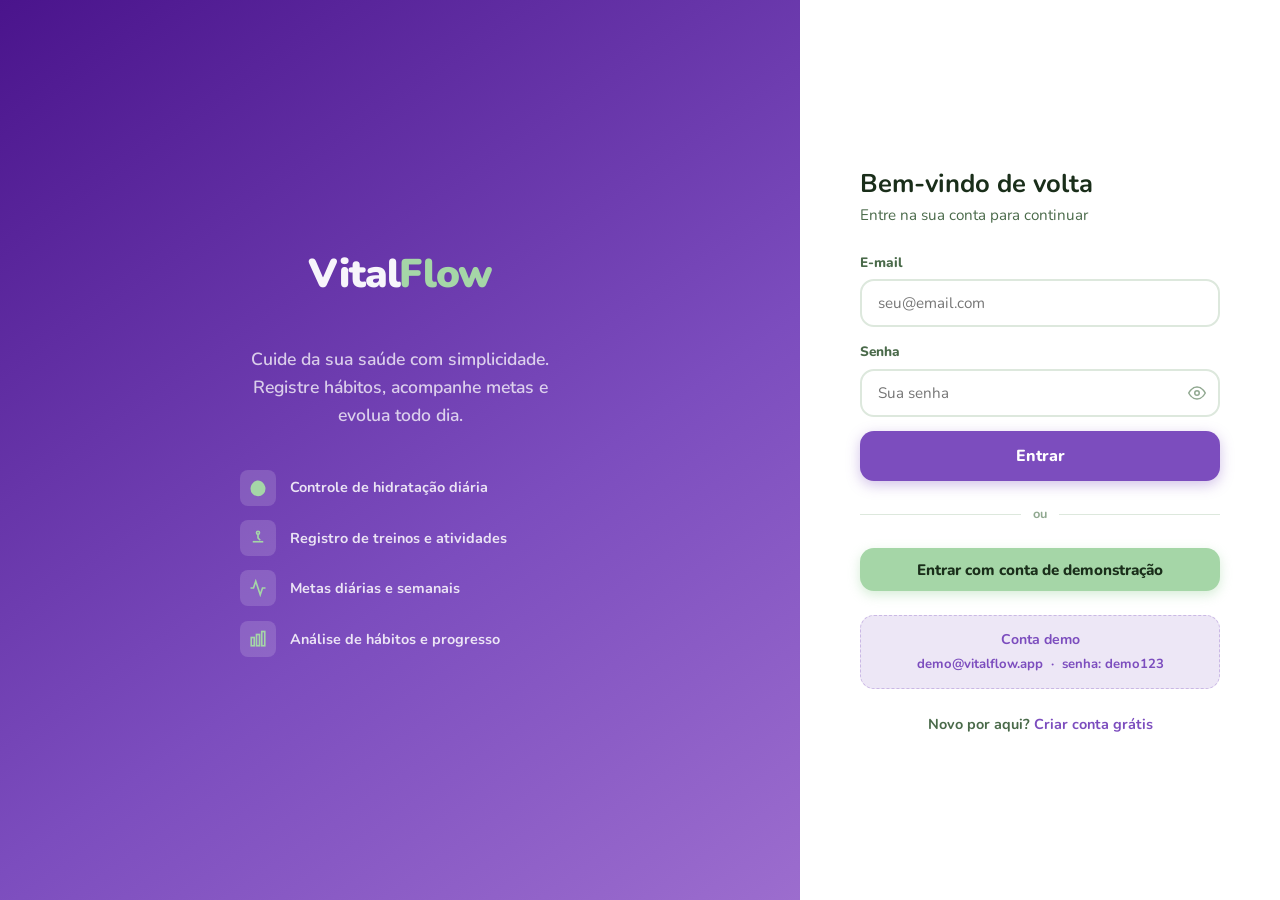
==== index.html @ 085b03f3 "first commit" ====
<!DOCTYPE html>
<html lang="pt-BR">
<head>
  <meta charset="UTF-8"/>
  <meta name="viewport" content="width=device-width,initial-scale=1.0"/>
  <title>VitalFlow — Entrar</title>
  <link rel="preconnect" href="https://fonts.googleapis.com"/>
  <link rel="preconnect" href="https://fonts.gstatic.com" crossorigin/>
  <link href="https://fonts.googleapis.com/css2?family=Nunito:wght@400;600;700;800;900&display=swap" rel="stylesheet"/>
  <link rel="stylesheet" href="css/style.css"/>
  <style>
    body {
      display: flex;
      min-height: 100vh;
      background: var(--mint-light);
    }

    /* ── Left panel — decorative ── */
    .login-left {
      flex: 1;
      background: linear-gradient(145deg, var(--purple-dark) 0%, var(--purple) 60%, #9c6dce 100%);
      display: flex;
      flex-direction: column;
      align-items: center;
      justify-content: center;
      padding: 3rem 4rem;
      gap: 2.5rem;
      min-width: 400px;
    }
    .login-left .brand {
      font-size: 2.5rem;
      font-weight: 900;
      color: rgba(255,255,255,.95);
      letter-spacing: -.03em;
    }
    .login-left .brand span { color: var(--mint-dark); }
    .login-left .tagline {
      font-size: 1.1rem;
      color: rgba(255,255,255,.75);
      text-align: center;
      font-weight: 600;
      line-height: 1.6;
      max-width: 340px;
    }
    .features-list {
      display: flex;
      flex-direction: column;
      gap: .9rem;
      width: 100%;
      max-width: 320px;
    }
    .feature-row {
      display: flex;
      align-items: center;
      gap: .9rem;
      color: rgba(255,255,255,.85);
      font-size: .9rem;
      font-weight: 700;
    }
    .feature-row .f-icon {
      width: 36px; height: 36px;
      border-radius: var(--r-sm);
      background: rgba(255,255,255,.15);
      display: flex; align-items: center; justify-content: center;
      flex-shrink: 0;
    }
    .feature-row .f-icon svg { width: 18px; height: 18px; color: var(--mint-dark); }

    /* ── Right panel — form ── */
    .login-right {
      width: 480px;
      flex-shrink: 0;
      display: flex;
      flex-direction: column;
      align-items: center;
      justify-content: center;
      padding: 3rem 3.5rem;
      background: var(--white);
    }
    .login-form-wrap {
      width: 100%;
      max-width: 360px;
      display: flex;
      flex-direction: column;
      gap: 1.5rem;
    }
    .login-form-wrap h2 { color: var(--gray-900); }
    .login-form-wrap > p { color: var(--gray-600); font-size: .9rem; }

    .form-stack { display: flex; flex-direction: column; gap: .9rem; }

    .pw-wrap { position: relative; }
    .pw-wrap .input { padding-right: 3rem; }
    .pw-toggle {
      position: absolute; right: .85rem; top: 50%;
      transform: translateY(-50%);
      background: none; border: none;
      color: var(--gray-400); cursor: pointer;
      display: flex; align-items: center;
    }
    .pw-toggle:hover { color: var(--purple); }
    .pw-toggle svg { width: 18px; height: 18px; }

    .demo-box {
      background: var(--purple-light);
      border: 1.5px dashed rgba(124,77,190,.3);
      border-radius: var(--r-md);
      padding: .85rem 1rem;
      text-align: center;
      font-size: .82rem;
      color: var(--purple);
      font-weight: 700;
    }
    .demo-box strong { display: block; margin-bottom: .2rem; font-size: .88rem; }

    .login-divider {
      display: flex; align-items: center; gap: .75rem;
      color: var(--gray-400); font-size: .8rem; font-weight: 700;
    }
    .login-divider::before, .login-divider::after {
      content: ''; flex: 1; height: 1px; background: var(--gray-200);
    }

    .signup-row {
      text-align: center;
      font-size: .85rem;
      font-weight: 700;
      color: var(--gray-600);
    }
    .signup-row a { color: var(--purple); text-decoration: none; }
    .signup-row a:hover { text-decoration: underline; }

    /* spinner */
    .spinner {
      width: 18px; height: 18px;
      border: 2.5px solid rgba(255,255,255,.4);
      border-top-color: #fff;
      border-radius: 50%;
      animation: spin .7s linear infinite;
      display: none;
    }
    @keyframes spin { to { transform: rotate(360deg); } }
    .btn.loading .btn-text { display: none; }
    .btn.loading .spinner  { display: block; }

    /* modal signup */
    .modal-overlay { font-family: 'Nunito', sans-serif; }

    @media (max-width: 860px) {
      .login-left { display: none; }
      .login-right { width: 100%; padding: 2rem 1.5rem; }
    }
  </style>
</head>
<body>

<!-- ── LEFT PANEL ── -->
<div class="login-left">
  <div class="brand">Vital<span>Flow</span></div>
  <p class="tagline">Cuide da sua saúde com simplicidade. Registre hábitos, acompanhe metas e evolua todo dia.</p>
  <div class="features-list">
    <div class="feature-row">
      <div class="f-icon">
        <svg viewBox="0 0 24 24" fill="currentColor"><path d="M12 2C6.48 2 2 8 2 13a10 10 0 0 0 20 0C22 8 17.52 2 12 2z"/></svg>
      </div>
      Controle de hidratação diária
    </div>
    <div class="feature-row">
      <div class="f-icon">
        <svg viewBox="0 0 24 24" fill="none" stroke="currentColor" stroke-width="2.2"><circle cx="12" cy="5" r="2"/><path d="M12 7v5l3 3"/><line x1="5" y1="17" x2="19" y2="17"/></svg>
      </div>
      Registro de treinos e atividades
    </div>
    <div class="feature-row">
      <div class="f-icon">
        <svg viewBox="0 0 24 24" fill="none" stroke="currentColor" stroke-width="2.2"><polyline points="22 12 18 12 15 21 9 3 6 12 2 12"/></svg>
      </div>
      Metas diárias e semanais
    </div>
    <div class="feature-row">
      <div class="f-icon">
        <svg viewBox="0 0 24 24" fill="none" stroke="currentColor" stroke-width="2.2"><rect x="3" y="10" width="4" height="11"/><rect x="10" y="6" width="4" height="15"/><rect x="17" y="2" width="4" height="19"/></svg>
      </div>
      Análise de hábitos e progresso
    </div>
  </div>
</div>

<!-- ── RIGHT PANEL ── -->
<div class="login-right">
  <div class="login-form-wrap">
    <div>
      <h2>Bem-vindo de volta</h2>
      <p>Entre na sua conta para continuar</p>
    </div>

    <form id="loginForm" novalidate class="form-stack">
      <div class="form-group">
        <label for="email">E-mail</label>
        <input id="email" type="email" class="input" placeholder="seu@email.com" autocomplete="email" required/>
        <span class="field-error" id="emailErr">Insira um e-mail válido.</span>
      </div>
      <div class="form-group">
        <label for="password">Senha</label>
        <div class="pw-wrap">
          <input id="password" type="password" class="input" placeholder="Sua senha" autocomplete="current-password" required/>
          <button type="button" class="pw-toggle" id="togglePw" aria-label="Mostrar senha">
            <svg id="eyeOn"  viewBox="0 0 24 24" fill="none" stroke="currentColor" stroke-width="2"><path d="M1 12s4-8 11-8 11 8 11 8-4 8-11 8-11-8-11-8z"/><circle cx="12" cy="12" r="3"/></svg>
            <svg id="eyeOff" viewBox="0 0 24 24" fill="none" stroke="currentColor" stroke-width="2" style="display:none"><path d="M17.94 17.94A10.07 10.07 0 0 1 12 20c-7 0-11-8-11-8a18.45 18.45 0 0 1 5.06-5.94"/><path d="M9.9 4.24A9.12 9.12 0 0 1 12 4c7 0 11 8 11 8a18.5 18.5 0 0 1-2.16 3.19"/><line x1="1" y1="1" x2="23" y2="23"/></svg>
          </button>
        </div>
        <span class="field-error" id="pwErr">Senha incorreta ou muito curta.</span>
      </div>
      <button type="submit" class="btn btn-primary btn-full btn-lg" id="loginBtn">
        <span class="btn-text">Entrar</span>
        <div class="spinner"></div>
      </button>
    </form>

    <div class="login-divider">ou</div>

    <button type="button" class="btn btn-green btn-full" id="demoBtn">
      Entrar com conta de demonstração
    </button>

    <div class="demo-box">
      <strong>Conta demo</strong>
      demo@vitalflow.app &nbsp;·&nbsp; senha: demo123
    </div>

    <p class="signup-row">Novo por aqui? <a href="#" id="signupLink">Criar conta grátis</a></p>
  </div>
</div>

<!-- ── SIGNUP MODAL ── -->
<div class="modal-overlay" id="signupModal">
  <div class="modal-box">
    <div class="modal-header">
      <h3>Criar nova conta</h3>
      <button class="modal-close" id="closeSignup">×</button>
    </div>
    <form id="signupForm" novalidate class="form-stack">
      <div class="form-group">
        <label for="suName">Seu nome</label>
        <input id="suName" type="text" class="input" placeholder="Como quer ser chamado?" required/>
        <span class="field-error" id="suNameErr">Informe seu nome.</span>
      </div>
      <div class="form-group">
        <label for="suEmail">E-mail</label>
        <input id="suEmail" type="email" class="input" placeholder="seu@email.com" required/>
        <span class="field-error" id="suEmailErr">E-mail inválido ou já cadastrado.</span>
      </div>
      <div class="form-group">
        <label for="suPw">Senha</label>
        <input id="suPw" type="password" class="input" placeholder="Mínimo 6 caracteres" required/>
        <span class="field-error" id="suPwErr">Mínimo 6 caracteres.</span>
      </div>
      <button type="submit" class="btn btn-primary btn-full">Criar conta</button>
    </form>
  </div>
</div>

<div id="toast-container"></div>
<script src="js/app.js"></script>
<script>
  const DEMO = { email: 'demo@vitalflow.app', password: 'demo123', name: 'Usuário Demo' };

  function err(inputId, errId, show, msg) {
    document.getElementById(inputId).classList.toggle('error', show);
    const el = document.getElementById(errId);
    el.classList.toggle('show', show);
    if (msg) el.textContent = msg;
  }
  function validEmail(v) { return /^[^\s@]+@[^\s@]+\.[^\s@]+$/.test(v); }

  /* toggle password */
  document.getElementById('togglePw').addEventListener('click', () => {
    const pw = document.getElementById('password');
    const isText = pw.type === 'text';
    pw.type = isText ? 'password' : 'text';
    document.getElementById('eyeOn').style.display  = isText ? '' : 'none';
    document.getElementById('eyeOff').style.display = isText ? 'none' : '';
  });

  function doLogin(email, pw) {
    if (email === DEMO.email && pw === DEMO.password) {
      localStorage.setItem('vf_session', JSON.stringify({ email: DEMO.email, name: DEMO.name }));
      if (!localStorage.getItem('vf_goals')) VF.saveGoals({ water: 2000, exercise: 30 });
      return true;
    }
    const users = JSON.parse(localStorage.getItem('vf_users') || '[]');
    const u = users.find(u => u.email === email && u.password === pw);
    if (u) {
      localStorage.setItem('vf_session', JSON.stringify({ email: u.email, name: u.name }));
      return true;
    }
    return false;
  }

  document.getElementById('loginForm').addEventListener('submit', e => {
    e.preventDefault();
    const email = document.getElementById('email').value.trim();
    const pw    = document.getElementById('password').value;
    let ok = true;
    if (!validEmail(email)) { err('email','emailErr',true); ok=false; } else err('email','emailErr',false);
    if (pw.length < 6)       { err('password','pwErr',true); ok=false; } else err('password','pwErr',false);
    if (!ok) return;
    const btn = document.getElementById('loginBtn');
    btn.classList.add('loading');
    setTimeout(() => {
      btn.classList.remove('loading');
      if (doLogin(email, pw)) {
        VF.toast('Bem-vindo!', 'success');
        setTimeout(() => { window.location.href = 'dashboard.html'; }, 500);
      } else {
        err('password','pwErr',true,'E-mail ou senha incorretos.');
        VF.toast('E-mail ou senha incorretos.', 'error');
      }
    }, 700);
  });

  document.getElementById('demoBtn').addEventListener('click', () => {
    document.getElementById('email').value    = DEMO.email;
    document.getElementById('password').value = DEMO.password;
    document.getElementById('loginForm').dispatchEvent(new Event('submit'));
  });

  /* signup modal */
  const modal = document.getElementById('signupModal');
  document.getElementById('signupLink').addEventListener('click', e => { e.preventDefault(); modal.classList.add('open'); });
  document.getElementById('closeSignup').addEventListener('click', () => modal.classList.remove('open'));
  modal.addEventListener('click', e => { if (e.target === modal) modal.classList.remove('open'); });

  document.getElementById('signupForm').addEventListener('submit', e => {
    e.preventDefault();
    const name  = document.getElementById('suName').value.trim();
    const email = document.getElementById('suEmail').value.trim();
    const pw    = document.getElementById('suPw').value;
    let ok = true;
    if (!name)             { err('suName','suNameErr',true); ok=false; } else err('suName','suNameErr',false);
    if (!validEmail(email)){ err('suEmail','suEmailErr',true,'E-mail inválido.'); ok=false; } else err('suEmail','suEmailErr',false);
    if (pw.length < 6)     { err('suPw','suPwErr',true); ok=false; } else err('suPw','suPwErr',false);
    if (!ok) return;
    const users = JSON.parse(localStorage.getItem('vf_users') || '[]');
    if (users.find(u => u.email === email)) {
      err('suEmail','suEmailErr',true,'Este e-mail já está cadastrado.'); return;
    }
    users.push({ name, email, password: pw });
    localStorage.setItem('vf_users', JSON.stringify(users));
    localStorage.setItem('vf_session', JSON.stringify({ email, name }));
    if (!localStorage.getItem('vf_goals')) VF.saveGoals({ water: 2000, exercise: 30 });
    VF.toast('Conta criada!', 'success');
    setTimeout(() => { window.location.href = 'dashboard.html'; }, 600);
  });

  if (VF.getSession()) window.location.href = 'dashboard.html';
</script>
</body>
</html>
---- css/style.css ----
/* ═══════════════════════════════════════════
   VitalFlow — Design System (Desktop)
   Paleta: Menta · Roxo · Verde Claro · Branco
═══════════════════════════════════════════ */
:root {
  /* Cores primárias */
  --mint:          #c8e6c9;
  --mint-light:    #e8f5e9;
  --mint-dark:     #a5d6a7;
  --purple:        #7c4dbe;
  --purple-dark:   #4a148c;
  --purple-light:  #ede7f6;
  --green-btn:     #a5d6a7;
  --green-btn-hov: #81c784;
  --card-bg:       #f0f7f0;
  --white:         #ffffff;

  /* Neutros */
  --gray-50:  #f8faf8;
  --gray-100: #eef2ee;
  --gray-200: #dde8dd;
  --gray-400: #90a890;
  --gray-600: #4a6a4a;
  --gray-900: #1a2e1a;

  /* Semânticos */
  --danger:   #e53935;
  --success:  #43a047;
  --info:     #1e88e5;
  --warning:  #fb8c00;

  /* Layout */
  --sidebar-w: 240px;
  --topbar-h:  64px;

  /* Radius */
  --r-sm:  8px;
  --r-md:  14px;
  --r-lg:  20px;
  --r-xl:  28px;

  /* Sombras */
  --shadow-sm: 0 1px 4px rgba(0,0,0,.07);
  --shadow-md: 0 4px 16px rgba(0,0,0,.10);
  --shadow-lg: 0 8px 32px rgba(0,0,0,.13);

  /* Animação */
  --ease: 200ms cubic-bezier(.4,0,.2,1);
}

/* ── Reset ── */
*, *::before, *::after { box-sizing: border-box; margin: 0; padding: 0; }
html { font-size: 16px; scroll-behavior: smooth; }
body {
  font-family: 'Nunito', 'Segoe UI', system-ui, sans-serif;
  background: var(--mint-light);
  color: var(--gray-900);
  min-height: 100vh;
  line-height: 1.55;
}
a { text-decoration: none; color: inherit; }
button { font-family: inherit; cursor: pointer; }
input, textarea { font-family: inherit; }
img { display: block; max-width: 100%; }

/* ── Typography ── */
h1 { font-size: clamp(1.6rem, 2.5vw, 2.2rem); font-weight: 800; }
h2 { font-size: clamp(1.2rem, 2vw, 1.6rem);   font-weight: 700; }
h3 { font-size: 1.1rem;  font-weight: 700; }
h4 { font-size: .95rem;  font-weight: 700; }
p  { color: var(--gray-600); font-size: .95rem; }

/* ═══════════════════════════════════════════
   LAYOUT SHELL
═══════════════════════════════════════════ */
.app-shell {
  display: flex;
  min-height: 100vh;
}

/* ── Sidebar ── */
.sidebar {
  width: var(--sidebar-w);
  background: var(--white);
  border-right: 1.5px solid var(--gray-200);
  display: flex;
  flex-direction: column;
  position: fixed;
  top: 0; left: 0; bottom: 0;
  z-index: 100;
  box-shadow: var(--shadow-sm);
}

.sidebar-logo {
  padding: 1.5rem 1.5rem 1rem;
  font-size: 1.4rem;
  font-weight: 900;
  color: var(--purple-dark);
  letter-spacing: -.02em;
  border-bottom: 1.5px solid var(--gray-100);
}
.sidebar-logo span { color: var(--purple); }

.sidebar-user {
  padding: 1rem 1.25rem;
  display: flex;
  align-items: center;
  gap: .75rem;
  border-bottom: 1.5px solid var(--gray-100);
}
.avatar {
  width: 40px; height: 40px;
  border-radius: 50%;
  background: linear-gradient(135deg, var(--mint-dark), var(--purple));
  display: flex; align-items: center; justify-content: center;
  font-weight: 800; font-size: .95rem; color: var(--white);
  flex-shrink: 0;
}
.sidebar-user-text .name  { font-size: .9rem;  font-weight: 800; color: var(--gray-900); }
.sidebar-user-text .email { font-size: .75rem; color: var(--gray-400); }

.sidebar-nav {
  flex: 1;
  padding: .75rem 0;
  overflow-y: auto;
}
.nav-section-label {
  font-size: .7rem;
  font-weight: 800;
  text-transform: uppercase;
  letter-spacing: .08em;
  color: var(--gray-400);
  padding: .75rem 1.25rem .3rem;
}
.nav-item {
  display: flex;
  align-items: center;
  gap: .75rem;
  padding: .65rem 1.25rem;
  font-size: .9rem;
  font-weight: 700;
  color: var(--gray-600);
  border-radius: 0;
  transition: background var(--ease), color var(--ease);
  position: relative;
  white-space: nowrap;
}
.nav-item svg { width: 20px; height: 20px; flex-shrink: 0; }
.nav-item:hover { background: var(--purple-light); color: var(--purple); }
.nav-item.active {
  background: var(--purple-light);
  color: var(--purple);
}
.nav-item.active::before {
  content: '';
  position: absolute;
  left: 0; top: 20%; bottom: 20%;
  width: 3px;
  background: var(--purple);
  border-radius: 0 3px 3px 0;
}

.sidebar-footer {
  padding: 1rem 1.25rem;
  border-top: 1.5px solid var(--gray-100);
}
.btn-logout {
  display: flex;
  align-items: center;
  gap: .6rem;
  width: 100%;
  padding: .6rem 1rem;
  background: none;
  border: 1.5px solid var(--gray-200);
  border-radius: var(--r-md);
  font-size: .88rem;
  font-weight: 700;
  color: var(--danger);
  transition: background var(--ease), border-color var(--ease);
}
.btn-logout svg { width: 18px; height: 18px; }
.btn-logout:hover { background: #fdecea; border-color: var(--danger); }

/* ── Main content ── */
.main {
  margin-left: var(--sidebar-w);
  flex: 1;
  display: flex;
  flex-direction: column;
  min-height: 100vh;
}

/* ── Top bar ── */
.topbar {
  height: var(--topbar-h);
  background: var(--white);
  border-bottom: 1.5px solid var(--gray-200);
  display: flex;
  align-items: center;
  justify-content: space-between;
  padding: 0 2rem;
  position: sticky;
  top: 0;
  z-index: 50;
  box-shadow: var(--shadow-sm);
}
.topbar-title { font-size: 1.15rem; font-weight: 800; color: var(--gray-900); }
.topbar-right { display: flex; align-items: center; gap: .75rem; }
.topbar-greeting { font-size: .88rem; color: var(--gray-600); font-weight: 600; }

/* ── Page body ── */
.page-body {
  flex: 1;
  padding: 2rem 2.5rem;
}

/* ═══════════════════════════════════════════
   CARDS
═══════════════════════════════════════════ */
.card {
  background: var(--white);
  border-radius: var(--r-lg);
  box-shadow: var(--shadow-sm);
  padding: 1.5rem;
  border: 1.5px solid var(--gray-100);
}
.card-mint {
  background: var(--card-bg);
  border-color: var(--mint-dark);
}

/* ── Feature card (home grid) ── */
.feature-grid {
  display: grid;
  grid-template-columns: repeat(3, 1fr);
  gap: 1.25rem;
}
@media (max-width: 900px) { .feature-grid { grid-template-columns: repeat(2,1fr); } }

.feature-card {
  background: var(--white);
  border: 1.5px solid var(--gray-100);
  border-radius: var(--r-lg);
  padding: 1.75rem 1.5rem;
  display: flex;
  flex-direction: column;
  align-items: flex-start;
  gap: 1rem;
  cursor: pointer;
  transition: transform var(--ease), box-shadow var(--ease), border-color var(--ease);
  text-decoration: none;
  color: inherit;
}
.feature-card:hover {
  transform: translateY(-4px);
  box-shadow: var(--shadow-md);
  border-color: var(--purple);
}
.feature-card .fc-icon {
  width: 52px; height: 52px;
  border-radius: var(--r-md);
  display: flex; align-items: center; justify-content: center;
}
.feature-card .fc-icon svg { width: 28px; height: 28px; }
.feature-card .fc-title { font-size: 1.05rem; font-weight: 800; color: var(--gray-900); }
.feature-card .fc-desc  { font-size: .83rem; color: var(--gray-600); line-height: 1.45; margin-top: -.5rem; }
.fc-arrow { margin-left: auto; opacity: .35; transition: opacity var(--ease), transform var(--ease); }
.feature-card:hover .fc-arrow { opacity: 1; transform: translateX(3px); }

/* icon bg variants */
.icon-water    { background: #e1f5fe; color: #0288d1; }
.icon-exercise { background: var(--purple-light); color: var(--purple); }
.icon-chart    { background: #e8f5e9; color: #388e3c; }
.icon-goal     { background: #fff3e0; color: #f57c00; }
.icon-habit    { background: #fce4ec; color: #c2185b; }

/* ═══════════════════════════════════════════
   PROGRESS
═══════════════════════════════════════════ */
.progress-wrap {
  display: flex;
  flex-direction: column;
  gap: .4rem;
}
.progress-header {
  display: flex;
  justify-content: space-between;
  align-items: center;
  font-size: .85rem;
  font-weight: 700;
  color: var(--gray-600);
}
.progress-value { font-weight: 800; color: var(--gray-900); }
.progress-track {
  height: 12px;
  background: var(--gray-100);
  border-radius: 999px;
  overflow: hidden;
}
.progress-fill {
  height: 100%;
  border-radius: 999px;
  transition: width .7s cubic-bezier(.4,0,.2,1);
}
.fill-water    { background: linear-gradient(90deg,#81d4fa,#0288d1); }
.fill-exercise { background: linear-gradient(90deg,#ce93d8,var(--purple)); }
.fill-green    { background: linear-gradient(90deg,var(--mint-dark),#388e3c); }

/* ═══════════════════════════════════════════
   BUTTONS
═══════════════════════════════════════════ */
.btn {
  display: inline-flex;
  align-items: center;
  justify-content: center;
  gap: .5rem;
  padding: .7rem 1.5rem;
  border: none;
  border-radius: var(--r-md);
  font-size: .95rem;
  font-weight: 800;
  cursor: pointer;
  transition: transform var(--ease), box-shadow var(--ease), background var(--ease), opacity var(--ease);
  white-space: nowrap;
}
.btn:active { transform: scale(.97); }
.btn svg { width: 18px; height: 18px; }

.btn-primary {
  background: var(--purple);
  color: var(--white);
  box-shadow: 0 4px 14px rgba(124,77,190,.35);
}
.btn-primary:hover { background: var(--purple-dark); box-shadow: 0 6px 20px rgba(74,20,140,.4); }

.btn-green {
  background: var(--green-btn);
  color: var(--gray-900);
  box-shadow: 0 4px 12px rgba(165,214,167,.45);
}
.btn-green:hover { background: var(--green-btn-hov); }

.btn-ghost {
  background: transparent;
  color: var(--gray-600);
  border: 1.5px solid var(--gray-200);
}
.btn-ghost:hover { border-color: var(--purple); color: var(--purple); background: var(--purple-light); }

.btn-danger {
  background: var(--danger);
  color: var(--white);
}
.btn-danger:hover { background: #b71c1c; }

.btn-full { width: 100%; }
.btn-lg   { padding: .85rem 2rem; font-size: 1rem; }
.btn-sm   { padding: .4rem .9rem; font-size: .82rem; }

/* preset chips */
.preset-grid {
  display: grid;
  gap: .6rem;
}
.preset-grid-2 { grid-template-columns: repeat(2,1fr); }
.preset-grid-4 { grid-template-columns: repeat(4,1fr); }
@media (max-width: 600px) { .preset-grid-4 { grid-template-columns: repeat(2,1fr); } }

.preset-btn {
  padding: .75rem 1rem;
  background: var(--card-bg);
  border: 2px solid var(--gray-200);
  border-radius: var(--r-md);
  font-size: .95rem;
  font-weight: 800;
  color: var(--purple);
  transition: background var(--ease), border-color var(--ease), transform var(--ease);
  text-align: center;
}
.preset-btn:hover  { background: var(--purple-light); border-color: var(--purple); transform: translateY(-2px); }
.preset-btn:active { transform: scale(.96); }

/* ═══════════════════════════════════════════
   FORM ELEMENTS
═══════════════════════════════════════════ */
.form-group { display: flex; flex-direction: column; gap: .4rem; }
.form-group label { font-size: .85rem; font-weight: 800; color: var(--gray-600); }

.input {
  padding: .75rem 1rem;
  border: 2px solid var(--gray-200);
  border-radius: var(--r-md);
  font-size: .95rem;
  color: var(--gray-900);
  background: var(--white);
  outline: none;
  transition: border-color var(--ease), box-shadow var(--ease);
  width: 100%;
}
.input:focus { border-color: var(--purple); box-shadow: 0 0 0 3px rgba(124,77,190,.12); }
.input.error  { border-color: var(--danger); }
.input-lg { padding: .9rem 1.1rem; font-size: 1.1rem; }

.field-error { font-size: .78rem; color: var(--danger); display: none; }
.field-error.show { display: block; }

/* range slider */
.slider {
  -webkit-appearance: none;
  appearance: none;
  width: 100%;
  height: 8px;
  border-radius: 999px;
  background: var(--gray-200);
  outline: none;
  cursor: pointer;
}
.slider::-webkit-slider-thumb {
  -webkit-appearance: none;
  width: 22px; height: 22px;
  border-radius: 50%;
  background: var(--purple);
  border: 2.5px solid var(--white);
  box-shadow: 0 2px 8px rgba(124,77,190,.35);
  cursor: pointer;
}

/* ═══════════════════════════════════════════
   STAT / SUMMARY BOXES
═══════════════════════════════════════════ */
.stat-row {
  display: grid;
  grid-template-columns: repeat(auto-fit, minmax(160px, 1fr));
  gap: 1rem;
}
.stat-box {
  background: var(--card-bg);
  border-radius: var(--r-md);
  padding: 1.1rem 1.25rem;
  display: flex;
  flex-direction: column;
  gap: .3rem;
  border: 1.5px solid var(--mint);
}
.stat-box .stat-label { font-size: .78rem; font-weight: 700; color: var(--gray-400); text-transform: uppercase; letter-spacing: .05em; }
.stat-box .stat-val   { font-size: 1.6rem; font-weight: 900; color: var(--gray-900); line-height: 1; }
.stat-box .stat-unit  { font-size: .8rem;  font-weight: 600; color: var(--gray-400); }

/* ═══════════════════════════════════════════
   HISTORY LIST
═══════════════════════════════════════════ */
.history-list { display: flex; flex-direction: column; gap: .5rem; }
.history-item {
  display: flex;
  align-items: center;
  justify-content: space-between;
  padding: .75rem 1rem;
  background: var(--gray-50);
  border-radius: var(--r-sm);
  border: 1px solid var(--gray-100);
}
.history-item .hi-left { display: flex; align-items: center; gap: .75rem; font-size: .9rem; font-weight: 700; color: var(--gray-900); }
.history-item .hi-badge { width: 34px; height: 34px; border-radius: 50%; display: flex; align-items: center; justify-content: center; flex-shrink: 0; }
.hi-badge.water    { background: #e1f5fe; color: #0288d1; }
.hi-badge.exercise { background: var(--purple-light); color: var(--purple); }
.history-item .hi-time { font-size: .78rem; color: var(--gray-400); font-weight: 600; }
.history-empty { text-align: center; padding: 2rem; color: var(--gray-400); font-size: .9rem; font-weight: 600; }

/* ═══════════════════════════════════════════
   BADGES / CHIPS
═══════════════════════════════════════════ */
.chip {
  display: inline-block;
  padding: .2rem .75rem;
  border-radius: 999px;
  font-size: .75rem;
  font-weight: 800;
}
.chip-purple { background: var(--purple-light); color: var(--purple); }
.chip-green  { background: #e8f5e9; color: #388e3c; }
.chip-orange { background: #fff3e0; color: #f57c00; }
.chip-red    { background: #fdecea; color: var(--danger); }

/* ═══════════════════════════════════════════
   TOAST
═══════════════════════════════════════════ */
#toast-container {
  position: fixed;
  bottom: 1.5rem; right: 1.75rem;
  display: flex; flex-direction: column; gap: .5rem;
  z-index: 9999; pointer-events: none;
}
.toast {
  background: var(--gray-900);
  color: var(--white);
  padding: .8rem 1.25rem;
  border-radius: var(--r-md);
  font-size: .88rem; font-weight: 700;
  box-shadow: var(--shadow-lg);
  max-width: 320px;
  opacity: 0; transform: translateY(8px);
  transition: opacity .22s ease, transform .22s ease;
  pointer-events: all;
}
.toast.show { opacity: 1; transform: translateY(0); }
.toast.success { background: #2e7d32; }
.toast.error   { background: var(--danger); }

/* ═══════════════════════════════════════════
   MODAL OVERLAY
═══════════════════════════════════════════ */
.modal-overlay {
  display: none; position: fixed; inset: 0;
  background: rgba(0,0,0,.4);
  z-index: 500;
  align-items: center; justify-content: center;
  padding: 1.5rem;
}
.modal-overlay.open { display: flex; }
.modal-box {
  background: var(--white);
  border-radius: var(--r-xl);
  padding: 2rem;
  max-width: 440px; width: 100%;
  box-shadow: var(--shadow-lg);
  display: flex; flex-direction: column; gap: 1.25rem;
}
.modal-header {
  display: flex; align-items: center; justify-content: space-between;
}
.modal-header h3 { color: var(--gray-900); }
.modal-close { background: none; border: none; font-size: 1.5rem; cursor: pointer; color: var(--gray-400); line-height: 1; }
.modal-close:hover { color: var(--gray-900); }

/* ═══════════════════════════════════════════
   PAGE-SPECIFIC HELPERS
═══════════════════════════════════════════ */
.page-header {
  display: flex;
  align-items: flex-start;
  justify-content: space-between;
  gap: 1rem;
  margin-bottom: 1.75rem;
  flex-wrap: wrap;
}
.page-header-left  { display: flex; flex-direction: column; gap: .25rem; }
.page-header h1    { color: var(--gray-900); }
.page-header p     { max-width: 500px; }

.section-label {
  font-size: .72rem;
  font-weight: 800;
  text-transform: uppercase;
  letter-spacing: .08em;
  color: var(--gray-400);
  margin-bottom: .6rem;
}

/* two-col layout */
.two-col {
  display: grid;
  grid-template-columns: 1fr 1fr;
  gap: 1.25rem;
}
@media (max-width: 800px) { .two-col { grid-template-columns: 1fr; } }

.three-col {
  display: grid;
  grid-template-columns: repeat(3,1fr);
  gap: 1rem;
}
@media (max-width: 900px) { .three-col { grid-template-columns: repeat(2,1fr); } }
@media (max-width: 600px) { .three-col { grid-template-columns: 1fr; } }

/* ── Divider ── */
.divider { height: 1px; background: var(--gray-100); margin: .25rem 0; }

/* ── Empty state ── */
.empty-state {
  text-align: center;
  padding: 3rem 1rem;
  display: flex; flex-direction: column; align-items: center; gap: .75rem;
  color: var(--gray-400);
}
.empty-state svg { width: 48px; height: 48px; opacity: .35; }
.empty-state p { font-size: .9rem; max-width: 260px; }

/* ── Scrollbar ── */
::-webkit-scrollbar { width: 6px; }
::-webkit-scrollbar-track { background: transparent; }
::-webkit-scrollbar-thumb { background: var(--gray-200); border-radius: 3px; }
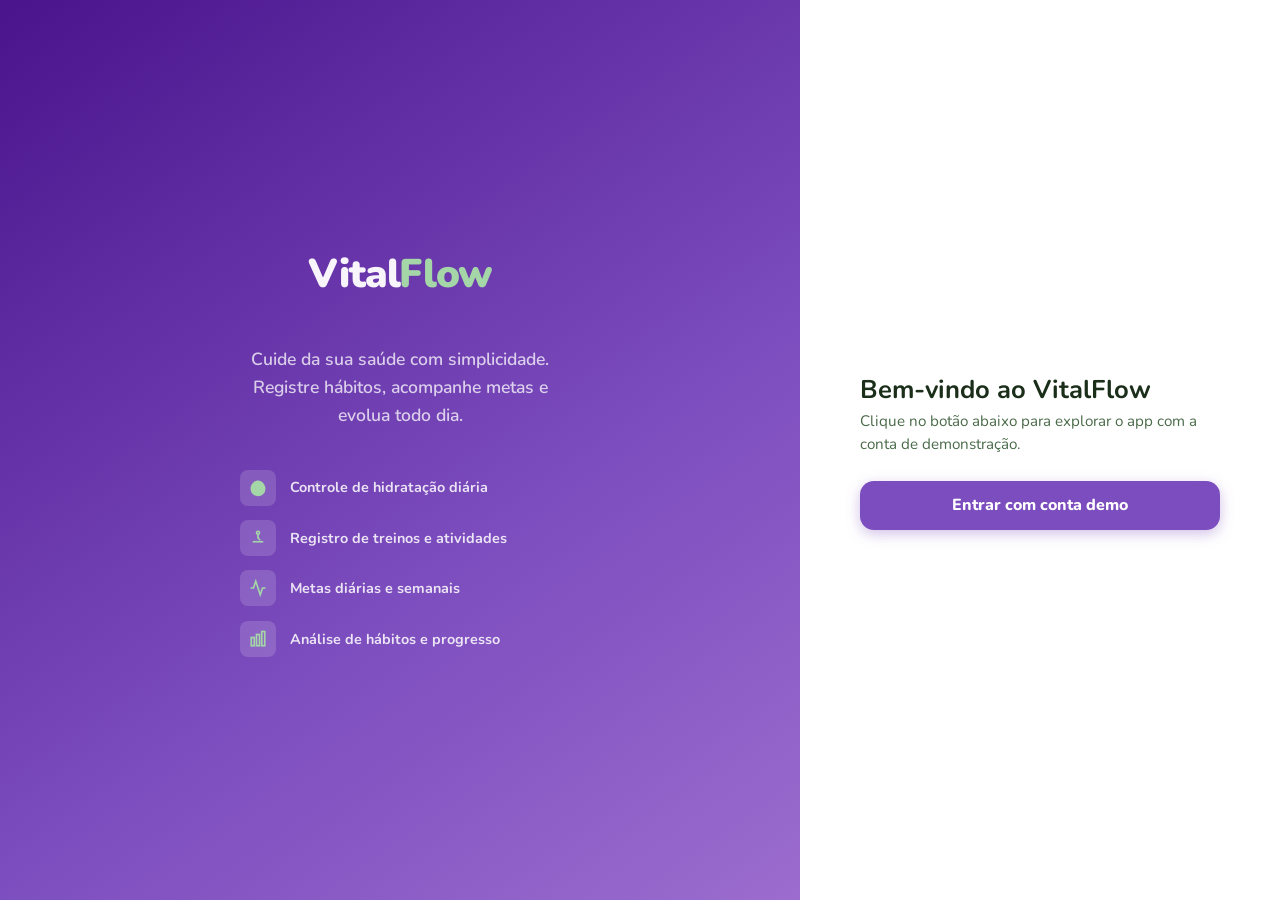
==== commit c4fc3487: "refactor: tela de login" ====
--- a/index.html
+++ b/index.html
@@ -89,63 +89,6 @@
 
     .form-stack { display: flex; flex-direction: column; gap: .9rem; }
 
-    .pw-wrap { position: relative; }
-    .pw-wrap .input { padding-right: 3rem; }
-    .pw-toggle {
-      position: absolute; right: .85rem; top: 50%;
-      transform: translateY(-50%);
-      background: none; border: none;
-      color: var(--gray-400); cursor: pointer;
-      display: flex; align-items: center;
-    }
-    .pw-toggle:hover { color: var(--purple); }
-    .pw-toggle svg { width: 18px; height: 18px; }
-
-    .demo-box {
-      background: var(--purple-light);
-      border: 1.5px dashed rgba(124,77,190,.3);
-      border-radius: var(--r-md);
-      padding: .85rem 1rem;
-      text-align: center;
-      font-size: .82rem;
-      color: var(--purple);
-      font-weight: 700;
-    }
-    .demo-box strong { display: block; margin-bottom: .2rem; font-size: .88rem; }
-
-    .login-divider {
-      display: flex; align-items: center; gap: .75rem;
-      color: var(--gray-400); font-size: .8rem; font-weight: 700;
-    }
-    .login-divider::before, .login-divider::after {
-      content: ''; flex: 1; height: 1px; background: var(--gray-200);
-    }
-
-    .signup-row {
-      text-align: center;
-      font-size: .85rem;
-      font-weight: 700;
-      color: var(--gray-600);
-    }
-    .signup-row a { color: var(--purple); text-decoration: none; }
-    .signup-row a:hover { text-decoration: underline; }
-
-    /* spinner */
-    .spinner {
-      width: 18px; height: 18px;
-      border: 2.5px solid rgba(255,255,255,.4);
-      border-top-color: #fff;
-      border-radius: 50%;
-      animation: spin .7s linear infinite;
-      display: none;
-    }
-    @keyframes spin { to { transform: rotate(360deg); } }
-    .btn.loading .btn-text { display: none; }
-    .btn.loading .spinner  { display: block; }
-
-    /* modal signup */
-    .modal-overlay { font-family: 'Nunito', sans-serif; }
-
     @media (max-width: 860px) {
       .login-left { display: none; }
       .login-right { width: 100%; padding: 2rem 1.5rem; }
@@ -190,170 +133,27 @@
 <div class="login-right">
   <div class="login-form-wrap">
     <div>
-      <h2>Bem-vindo de volta</h2>
-      <p>Entre na sua conta para continuar</p>
+      <h2>Bem-vindo ao VitalFlow</h2>
+      <p>Clique no botão abaixo para explorar o app com a conta de demonstração.</p>
     </div>
 
-    <form id="loginForm" novalidate class="form-stack">
-      <div class="form-group">
-        <label for="email">E-mail</label>
-        <input id="email" type="email" class="input" placeholder="seu@email.com" autocomplete="email" required/>
-        <span class="field-error" id="emailErr">Insira um e-mail válido.</span>
-      </div>
-      <div class="form-group">
-        <label for="password">Senha</label>
-        <div class="pw-wrap">
-          <input id="password" type="password" class="input" placeholder="Sua senha" autocomplete="current-password" required/>
-          <button type="button" class="pw-toggle" id="togglePw" aria-label="Mostrar senha">
-            <svg id="eyeOn"  viewBox="0 0 24 24" fill="none" stroke="currentColor" stroke-width="2"><path d="M1 12s4-8 11-8 11 8 11 8-4 8-11 8-11-8-11-8z"/><circle cx="12" cy="12" r="3"/></svg>
-            <svg id="eyeOff" viewBox="0 0 24 24" fill="none" stroke="currentColor" stroke-width="2" style="display:none"><path d="M17.94 17.94A10.07 10.07 0 0 1 12 20c-7 0-11-8-11-8a18.45 18.45 0 0 1 5.06-5.94"/><path d="M9.9 4.24A9.12 9.12 0 0 1 12 4c7 0 11 8 11 8a18.5 18.5 0 0 1-2.16 3.19"/><line x1="1" y1="1" x2="23" y2="23"/></svg>
-          </button>
-        </div>
-        <span class="field-error" id="pwErr">Senha incorreta ou muito curta.</span>
-      </div>
-      <button type="submit" class="btn btn-primary btn-full btn-lg" id="loginBtn">
-        <span class="btn-text">Entrar</span>
-        <div class="spinner"></div>
-      </button>
-    </form>
-
-    <div class="login-divider">ou</div>
-
-    <button type="button" class="btn btn-green btn-full" id="demoBtn">
-      Entrar com conta de demonstração
+    <button type="button" class="btn btn-primary btn-full btn-lg" id="demoBtn">
+      Entrar com conta demo
     </button>
-
-    <div class="demo-box">
-      <strong>Conta demo</strong>
-      demo@vitalflow.app &nbsp;·&nbsp; senha: demo123
-    </div>
-
-    <p class="signup-row">Novo por aqui? <a href="#" id="signupLink">Criar conta grátis</a></p>
-  </div>
-</div>
-
-<!-- ── SIGNUP MODAL ── -->
-<div class="modal-overlay" id="signupModal">
-  <div class="modal-box">
-    <div class="modal-header">
-      <h3>Criar nova conta</h3>
-      <button class="modal-close" id="closeSignup">×</button>
-    </div>
-    <form id="signupForm" novalidate class="form-stack">
-      <div class="form-group">
-        <label for="suName">Seu nome</label>
-        <input id="suName" type="text" class="input" placeholder="Como quer ser chamado?" required/>
-        <span class="field-error" id="suNameErr">Informe seu nome.</span>
-      </div>
-      <div class="form-group">
-        <label for="suEmail">E-mail</label>
-        <input id="suEmail" type="email" class="input" placeholder="seu@email.com" required/>
-        <span class="field-error" id="suEmailErr">E-mail inválido ou já cadastrado.</span>
-      </div>
-      <div class="form-group">
-        <label for="suPw">Senha</label>
-        <input id="suPw" type="password" class="input" placeholder="Mínimo 6 caracteres" required/>
-        <span class="field-error" id="suPwErr">Mínimo 6 caracteres.</span>
-      </div>
-      <button type="submit" class="btn btn-primary btn-full">Criar conta</button>
-    </form>
   </div>
 </div>
 
 <div id="toast-container"></div>
 <script src="js/app.js"></script>
 <script>
-  const DEMO = { email: 'demo@vitalflow.app', password: 'demo123', name: 'Usuário Demo' };
-
-  function err(inputId, errId, show, msg) {
-    document.getElementById(inputId).classList.toggle('error', show);
-    const el = document.getElementById(errId);
-    el.classList.toggle('show', show);
-    if (msg) el.textContent = msg;
-  }
-  function validEmail(v) { return /^[^\s@]+@[^\s@]+\.[^\s@]+$/.test(v); }
-
-  /* toggle password */
-  document.getElementById('togglePw').addEventListener('click', () => {
-    const pw = document.getElementById('password');
-    const isText = pw.type === 'text';
-    pw.type = isText ? 'password' : 'text';
-    document.getElementById('eyeOn').style.display  = isText ? '' : 'none';
-    document.getElementById('eyeOff').style.display = isText ? 'none' : '';
-  });
-
-  function doLogin(email, pw) {
-    if (email === DEMO.email && pw === DEMO.password) {
-      localStorage.setItem('vf_session', JSON.stringify({ email: DEMO.email, name: DEMO.name }));
-      if (!localStorage.getItem('vf_goals')) VF.saveGoals({ water: 2000, exercise: 30 });
-      return true;
-    }
-    const users = JSON.parse(localStorage.getItem('vf_users') || '[]');
-    const u = users.find(u => u.email === email && u.password === pw);
-    if (u) {
-      localStorage.setItem('vf_session', JSON.stringify({ email: u.email, name: u.name }));
-      return true;
-    }
-    return false;
-  }
-
-  document.getElementById('loginForm').addEventListener('submit', e => {
-    e.preventDefault();
-    const email = document.getElementById('email').value.trim();
-    const pw    = document.getElementById('password').value;
-    let ok = true;
-    if (!validEmail(email)) { err('email','emailErr',true); ok=false; } else err('email','emailErr',false);
-    if (pw.length < 6)       { err('password','pwErr',true); ok=false; } else err('password','pwErr',false);
-    if (!ok) return;
-    const btn = document.getElementById('loginBtn');
-    btn.classList.add('loading');
-    setTimeout(() => {
-      btn.classList.remove('loading');
-      if (doLogin(email, pw)) {
-        VF.toast('Bem-vindo!', 'success');
-        setTimeout(() => { window.location.href = 'dashboard.html'; }, 500);
-      } else {
-        err('password','pwErr',true,'E-mail ou senha incorretos.');
-        VF.toast('E-mail ou senha incorretos.', 'error');
-      }
-    }, 700);
-  });
+  if (VF.getSession()) window.location.href = 'dashboard.html';
 
   document.getElementById('demoBtn').addEventListener('click', () => {
-    document.getElementById('email').value    = DEMO.email;
-    document.getElementById('password').value = DEMO.password;
-    document.getElementById('loginForm').dispatchEvent(new Event('submit'));
+    localStorage.setItem('vf_session', JSON.stringify({ email: 'demo@vitalflow.app', name: 'Usuário Demo' }));
+    if (!localStorage.getItem('vf_goals')) VF.saveGoals({ water: 2000, exercise: 30 });
+    VF.toast('Bem-vindo!', 'success');
+    setTimeout(() => { window.location.href = 'dashboard.html'; }, 500);
   });
-
-  /* signup modal */
-  const modal = document.getElementById('signupModal');
-  document.getElementById('signupLink').addEventListener('click', e => { e.preventDefault(); modal.classList.add('open'); });
-  document.getElementById('closeSignup').addEventListener('click', () => modal.classList.remove('open'));
-  modal.addEventListener('click', e => { if (e.target === modal) modal.classList.remove('open'); });
-
-  document.getElementById('signupForm').addEventListener('submit', e => {
-    e.preventDefault();
-    const name  = document.getElementById('suName').value.trim();
-    const email = document.getElementById('suEmail').value.trim();
-    const pw    = document.getElementById('suPw').value;
-    let ok = true;
-    if (!name)             { err('suName','suNameErr',true); ok=false; } else err('suName','suNameErr',false);
-    if (!validEmail(email)){ err('suEmail','suEmailErr',true,'E-mail inválido.'); ok=false; } else err('suEmail','suEmailErr',false);
-    if (pw.length < 6)     { err('suPw','suPwErr',true); ok=false; } else err('suPw','suPwErr',false);
-    if (!ok) return;
-    const users = JSON.parse(localStorage.getItem('vf_users') || '[]');
-    if (users.find(u => u.email === email)) {
-      err('suEmail','suEmailErr',true,'Este e-mail já está cadastrado.'); return;
-    }
-    users.push({ name, email, password: pw });
-    localStorage.setItem('vf_users', JSON.stringify(users));
-    localStorage.setItem('vf_session', JSON.stringify({ email, name }));
-    if (!localStorage.getItem('vf_goals')) VF.saveGoals({ water: 2000, exercise: 30 });
-    VF.toast('Conta criada!', 'success');
-    setTimeout(() => { window.location.href = 'dashboard.html'; }, 600);
-  });
-
-  if (VF.getSession()) window.location.href = 'dashboard.html';
 </script>
 </body>
 </html>
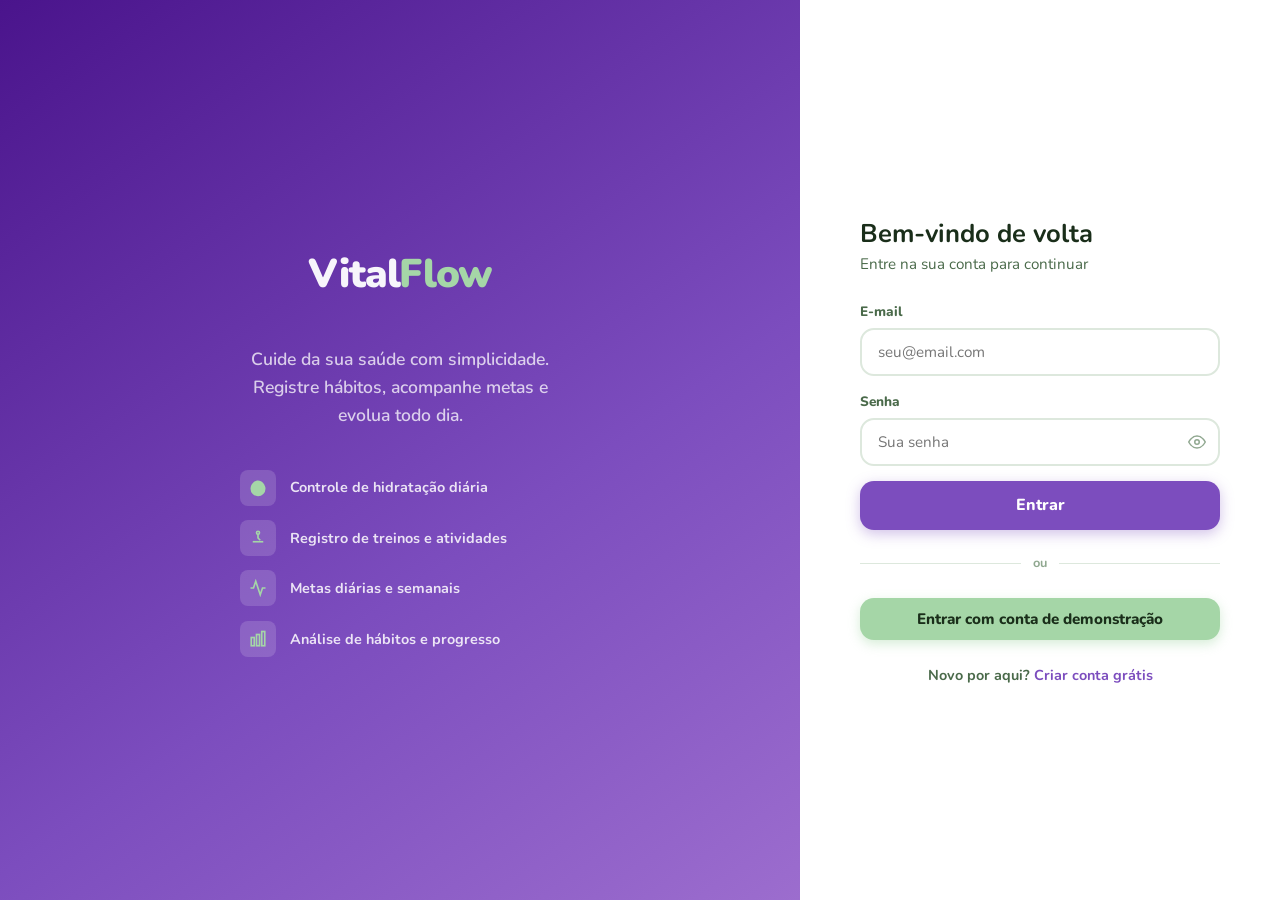
==== commit d6d4ea74: "refactor: adicionar modal de cadastro" ====
--- a/index.html
+++ b/index.html
@@ -89,6 +89,51 @@
 
     .form-stack { display: flex; flex-direction: column; gap: .9rem; }
 
+    .pw-wrap { position: relative; }
+    .pw-wrap .input { padding-right: 3rem; }
+    .pw-toggle {
+      position: absolute; right: .85rem; top: 50%;
+      transform: translateY(-50%);
+      background: none; border: none;
+      color: var(--gray-400); cursor: pointer;
+      display: flex; align-items: center;
+    }
+    .pw-toggle:hover { color: var(--purple); }
+    .pw-toggle svg { width: 18px; height: 18px; }
+
+    .login-divider {
+      display: flex; align-items: center; gap: .75rem;
+      color: var(--gray-400); font-size: .8rem; font-weight: 700;
+    }
+    .login-divider::before, .login-divider::after {
+      content: ''; flex: 1; height: 1px; background: var(--gray-200);
+    }
+
+    .signup-row {
+      text-align: center;
+      font-size: .85rem;
+      font-weight: 700;
+      color: var(--gray-600);
+    }
+    .signup-row a { color: var(--purple); text-decoration: none; }
+    .signup-row a:hover { text-decoration: underline; }
+
+    /* spinner */
+    .spinner {
+      width: 18px; height: 18px;
+      border: 2.5px solid rgba(255,255,255,.4);
+      border-top-color: #fff;
+      border-radius: 50%;
+      animation: spin .7s linear infinite;
+      display: none;
+    }
+    @keyframes spin { to { transform: rotate(360deg); } }
+    .btn.loading .btn-text { display: none; }
+    .btn.loading .spinner  { display: block; }
+
+    /* modal signup */
+    .modal-overlay { font-family: 'Nunito', sans-serif; }
+
     @media (max-width: 860px) {
       .login-left { display: none; }
       .login-right { width: 100%; padding: 2rem 1.5rem; }
@@ -133,27 +178,164 @@
 <div class="login-right">
   <div class="login-form-wrap">
     <div>
-      <h2>Bem-vindo ao VitalFlow</h2>
-      <p>Clique no botão abaixo para explorar o app com a conta de demonstração.</p>
-    </div>
-
-    <button type="button" class="btn btn-primary btn-full btn-lg" id="demoBtn">
-      Entrar com conta demo
+      <h2>Bem-vindo de volta</h2>
+      <p>Entre na sua conta para continuar</p>
+    </div>
+
+    <form id="loginForm" novalidate class="form-stack">
+      <div class="form-group">
+        <label for="email">E-mail</label>
+        <input id="email" type="email" class="input" placeholder="seu@email.com" autocomplete="email" required/>
+        <span class="field-error" id="emailErr">Insira um e-mail válido.</span>
+      </div>
+      <div class="form-group">
+        <label for="password">Senha</label>
+        <div class="pw-wrap">
+          <input id="password" type="password" class="input" placeholder="Sua senha" autocomplete="current-password" required/>
+          <button type="button" class="pw-toggle" id="togglePw" aria-label="Mostrar senha">
+            <svg id="eyeOn"  viewBox="0 0 24 24" fill="none" stroke="currentColor" stroke-width="2"><path d="M1 12s4-8 11-8 11 8 11 8-4 8-11 8-11-8-11-8z"/><circle cx="12" cy="12" r="3"/></svg>
+            <svg id="eyeOff" viewBox="0 0 24 24" fill="none" stroke="currentColor" stroke-width="2" style="display:none"><path d="M17.94 17.94A10.07 10.07 0 0 1 12 20c-7 0-11-8-11-8a18.45 18.45 0 0 1 5.06-5.94"/><path d="M9.9 4.24A9.12 9.12 0 0 1 12 4c7 0 11 8 11 8a18.5 18.5 0 0 1-2.16 3.19"/><line x1="1" y1="1" x2="23" y2="23"/></svg>
+          </button>
+        </div>
+        <span class="field-error" id="pwErr">Senha incorreta ou muito curta.</span>
+      </div>
+      <button type="submit" class="btn btn-primary btn-full btn-lg" id="loginBtn">
+        <span class="btn-text">Entrar</span>
+        <div class="spinner"></div>
+      </button>
+    </form>
+
+    <div class="login-divider">ou</div>
+
+    <button type="button" class="btn btn-green btn-full" id="demoBtn">
+      Entrar com conta de demonstração
     </button>
+
+    <p class="signup-row">Novo por aqui? <a href="#" id="signupLink">Criar conta grátis</a></p>
+  </div>
+</div>
+
+<!-- ── SIGNUP MODAL ── -->
+<div class="modal-overlay" id="signupModal">
+  <div class="modal-box">
+    <div class="modal-header">
+      <h3>Criar nova conta</h3>
+      <button class="modal-close" id="closeSignup">×</button>
+    </div>
+    <form id="signupForm" novalidate class="form-stack">
+      <div class="form-group">
+        <label for="suName">Seu nome</label>
+        <input id="suName" type="text" class="input" placeholder="Como quer ser chamado?" required/>
+        <span class="field-error" id="suNameErr">Informe seu nome.</span>
+      </div>
+      <div class="form-group">
+        <label for="suEmail">E-mail</label>
+        <input id="suEmail" type="email" class="input" placeholder="seu@email.com" required/>
+        <span class="field-error" id="suEmailErr">E-mail inválido ou já cadastrado.</span>
+      </div>
+      <div class="form-group">
+        <label for="suPw">Senha</label>
+        <input id="suPw" type="password" class="input" placeholder="Mínimo 6 caracteres" required/>
+        <span class="field-error" id="suPwErr">Mínimo 6 caracteres.</span>
+      </div>
+      <button type="submit" class="btn btn-primary btn-full">Criar conta</button>
+    </form>
   </div>
 </div>
 
 <div id="toast-container"></div>
 <script src="js/app.js"></script>
 <script>
-  if (VF.getSession()) window.location.href = 'dashboard.html';
+  const DEMO = { email: 'demo@vitalflow.app', password: 'demo123', name: 'Usuário Demo' };
+
+  function err(inputId, errId, show, msg) {
+    document.getElementById(inputId).classList.toggle('error', show);
+    const el = document.getElementById(errId);
+    el.classList.toggle('show', show);
+    if (msg) el.textContent = msg;
+  }
+  function validEmail(v) { return /^[^\s@]+@[^\s@]+\.[^\s@]+$/.test(v); }
+
+  document.getElementById('togglePw').addEventListener('click', () => {
+    const pw = document.getElementById('password');
+    const isText = pw.type === 'text';
+    pw.type = isText ? 'password' : 'text';
+    document.getElementById('eyeOn').style.display  = isText ? '' : 'none';
+    document.getElementById('eyeOff').style.display = isText ? 'none' : '';
+  });
+
+  function doLogin(email, pw) {
+    if (email === DEMO.email && pw === DEMO.password) {
+      localStorage.setItem('vf_session', JSON.stringify({ email: DEMO.email, name: DEMO.name }));
+      if (!localStorage.getItem('vf_goals')) VF.saveGoals({ water: 2000, exercise: 30 });
+      return true;
+    }
+    const users = JSON.parse(localStorage.getItem('vf_users') || '[]');
+    const u = users.find(u => u.email === email && u.password === pw);
+    if (u) {
+      localStorage.setItem('vf_session', JSON.stringify({ email: u.email, name: u.name }));
+      return true;
+    }
+    return false;
+  }
+
+  document.getElementById('loginForm').addEventListener('submit', e => {
+    e.preventDefault();
+    const email = document.getElementById('email').value.trim();
+    const pw    = document.getElementById('password').value;
+    let ok = true;
+    if (!validEmail(email)) { err('email','emailErr',true); ok=false; } else err('email','emailErr',false);
+    if (pw.length < 6)       { err('password','pwErr',true); ok=false; } else err('password','pwErr',false);
+    if (!ok) return;
+    const btn = document.getElementById('loginBtn');
+    btn.classList.add('loading');
+    setTimeout(() => {
+      btn.classList.remove('loading');
+      if (doLogin(email, pw)) {
+        VF.toast('Bem-vindo!', 'success');
+        setTimeout(() => { window.location.href = 'dashboard.html'; }, 500);
+      } else {
+        err('password','pwErr',true,'E-mail ou senha incorretos.');
+        VF.toast('E-mail ou senha incorretos.', 'error');
+      }
+    }, 700);
+  });
 
   document.getElementById('demoBtn').addEventListener('click', () => {
-    localStorage.setItem('vf_session', JSON.stringify({ email: 'demo@vitalflow.app', name: 'Usuário Demo' }));
+    localStorage.setItem('vf_session', JSON.stringify({ email: DEMO.email, name: DEMO.name }));
     if (!localStorage.getItem('vf_goals')) VF.saveGoals({ water: 2000, exercise: 30 });
     VF.toast('Bem-vindo!', 'success');
     setTimeout(() => { window.location.href = 'dashboard.html'; }, 500);
   });
+
+  const modal = document.getElementById('signupModal');
+  document.getElementById('signupLink').addEventListener('click', e => { e.preventDefault(); modal.classList.add('open'); });
+  document.getElementById('closeSignup').addEventListener('click', () => modal.classList.remove('open'));
+  modal.addEventListener('click', e => { if (e.target === modal) modal.classList.remove('open'); });
+
+  document.getElementById('signupForm').addEventListener('submit', e => {
+    e.preventDefault();
+    const name  = document.getElementById('suName').value.trim();
+    const email = document.getElementById('suEmail').value.trim();
+    const pw    = document.getElementById('suPw').value;
+    let ok = true;
+    if (!name)              { err('suName','suNameErr',true); ok=false; } else err('suName','suNameErr',false);
+    if (!validEmail(email)) { err('suEmail','suEmailErr',true,'E-mail inválido.'); ok=false; } else err('suEmail','suEmailErr',false);
+    if (pw.length < 6)      { err('suPw','suPwErr',true); ok=false; } else err('suPw','suPwErr',false);
+    if (!ok) return;
+    const users = JSON.parse(localStorage.getItem('vf_users') || '[]');
+    if (users.find(u => u.email === email)) {
+      err('suEmail','suEmailErr',true,'Este e-mail já está cadastrado.'); return;
+    }
+    users.push({ name, email, password: pw });
+    localStorage.setItem('vf_users', JSON.stringify(users));
+    localStorage.setItem('vf_session', JSON.stringify({ email, name }));
+    if (!localStorage.getItem('vf_goals')) VF.saveGoals({ water: 2000, exercise: 30 });
+    VF.toast('Conta criada!', 'success');
+    setTimeout(() => { window.location.href = 'dashboard.html'; }, 600);
+  });
+
+  if (VF.getSession()) window.location.href = 'dashboard.html';
 </script>
 </body>
 </html>
